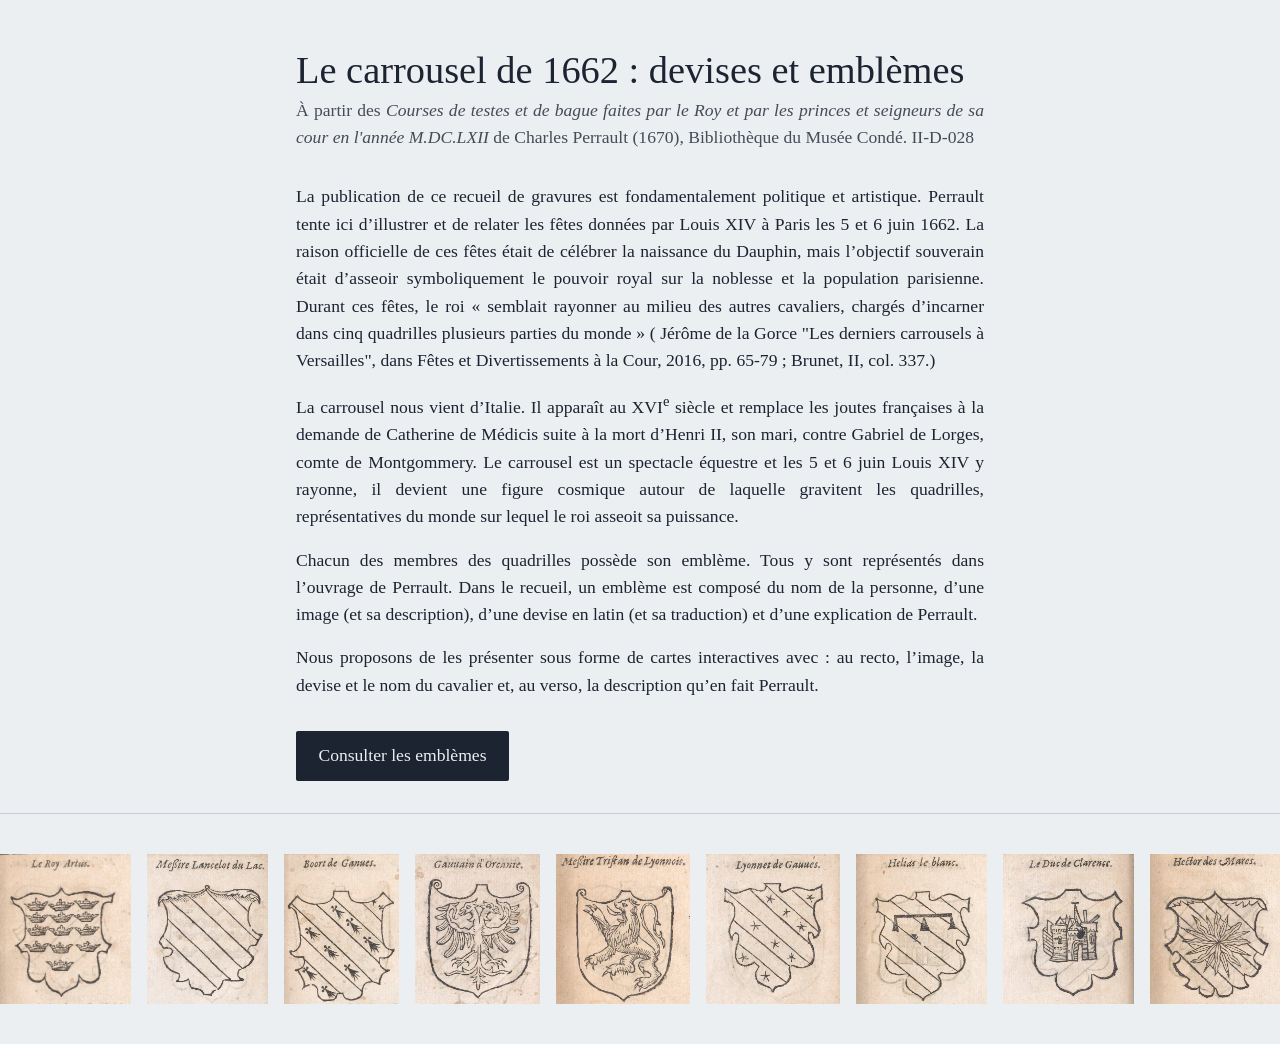
==== 02_PRATIQUE/rigaud/public/index.html @ 6502c69b "ajout rigaud" ====
<!DOCTYPE html>
<html lang="fr">
<head>
  <meta charset="utf-8">
  <meta name="viewport" content="width=device-width, initial-scale=1">
  <title>Le carrousel de 1662 : devises et emblèmes</title>
  <style>
    :root { 
      --papier:#eceff2; 
      --encre:#1c2331; 
      --filet:#c5ccd6; 
      --or:#a98334;
      --serif:"EB Garamond", Garamond, "Hoefler Text", Georgia, serif;
    }
    @media (prefers-color-scheme: dark) {
      :root { --papier:#151a24; 
        --encre:#e8e6df; 
        --filet:#333c4d; 
      }
    }
    * { box-sizing:border-box; }
    body { margin:0; 
      min-height:100vh; 
      display:flex; 
      flex-direction:column;
      background:var(--papier); color:var(--encre); font:1.1rem/1.55 var(--serif); 
    }

    main { flex:1; 
      width:100%; 
      max-width:46rem; 
      margin:0 auto; 
      padding:3rem 1.5rem 2rem; 
    }
    h1 { 
      font-size:2.4rem; 
      font-weight:500; 
      line-height:1.15; 
      margin:0 0 .3rem;
    }
    .sous-titre { 
      margin:0 0 2rem; 
      opacity:.8; 
    }
    p { 
      margin:0 0 1rem;
      text-align: justify; 
    }
    .acces { 
      display:inline-block; 
      margin-top:1rem; 
      padding:.7rem 1.4rem; 
      font-size:1.1rem;
      color:var(--papier); background:var(--encre); text-decoration:none; border-radius:2px; 
    }
    .acces:focus-visible { 
      outline:3px solid var(--or); outline-offset:3px; 
    }

    .bandeau { overflow:hidden; border-top:1px solid var(--filet); padding:2.5rem 0; }
.piste { display:flex; width:max-content; animation:defile var(--duree, 150s) linear infinite; }
.bandeau:hover .piste { animation-play-state:paused; }
.piste img { height:150px; width:auto; margin-right:1rem; display:block;
             position:relative; transition:transform .25s ease; }
.piste img:hover { transform:scale(1.3); z-index:1; }
@keyframes defile { to { transform:translateX(-50%); } }
@media (prefers-reduced-motion: reduce) {
  .bandeau { overflow-x:auto; }
  .piste { animation:none; }
  .piste img { transition:none; }
}
  </style>
</head>
<body>

  <main>
    <h1>Le carrousel de 1662 : devises et emblèmes</h1>
    <p class="sous-titre">À partir des 
      <i>Courses de testes et de bague faites par le Roy et par les princes et seigneurs de sa cour en l'année M.DC.LXII</i> de Charles Perrault (1670), Bibliothèque du Musée Condé. II-D-028</p>

    <p>La publication de ce recueil de gravures est fondamentalement politique et artistique. 
    Perrault tente ici d’illustrer et de relater les fêtes données par Louis XIV à Paris les 5 et 6 juin 1662. 
    La raison officielle de ces fêtes était de célébrer la naissance du Dauphin, mais l’objectif souverain était 
    d’asseoir symboliquement le pouvoir royal sur la noblesse et la population parisienne. Durant ces fêtes, le roi 
    « semblait rayonner au milieu des autres cavaliers, chargés d’incarner dans cinq quadrilles plusieurs parties du monde » (
      Jérôme de la Gorce "Les derniers carrousels à Versailles", dans Fêtes et Divertissements à la Cour, 2016, pp. 65-79 ; Brunet, II, col. 337.)</p>

    <p>La carrousel nous vient d’Italie. Il apparaît au XVI<sup>e</sup> siècle et remplace les joutes françaises à la demande de Catherine de Médicis suite à la mort d’Henri II, son mari, 
    contre Gabriel de Lorges, comte de Montgommery. Le carrousel est un spectacle équestre et les 5 et 6 juin Louis XIV y rayonne, il devient une figure cosmique autour de laquelle 
    gravitent les quadrilles, représentatives du monde sur lequel le roi asseoit sa puissance. </p>

    <p>Chacun des membres des quadrilles possède son emblème. 
    Tous y sont représentés dans l’ouvrage de Perrault. Dans le recueil, un emblème est composé du nom de la personne, 
    d’une image (et sa description), d’une devise en latin (et sa traduction) et d’une explication de Perrault. </p>

    <p>Nous proposons de les présenter sous forme de cartes interactives avec : au recto, l’image, la devise et le nom du cavalier et, au verso, la description qu’en fait Perrault. </p>


    <a class="acces" href="cartes.html">Consulter les emblèmes</a>
  </main>

  <div class="bandeau" aria-hidden="true">
    <div class="piste" id="piste"></div>
  </div>

  <script>
// ===== À RÉGLER =====
const DOSSIER   = "img/";
const EXTENSION = ".png";
// Nombre d'images par lettre : A1 à A12, B1 à B8, etc.
const PAR_LETTRE = { A: 12, B: 8, C: 15 /* …compléter jusqu'à Z */ };
const SECONDES_PAR_IMAGE = 3;   // plus grand = plus lent
// =====================

const piste = document.getElementById("piste");
const liste = [];
for (const [lettre, nombre] of Object.entries(PAR_LETTRE))
  for (let n = 1; n <= nombre; n++)
    liste.push(DOSSIER + lettre + n + EXTENSION);

// Les images sont ajoutées deux fois pour une boucle sans coupure
[...liste, ...liste].forEach(src => {
  const img = document.createElement("img");
  img.src = src;
  img.alt = "";
  img.loading = "lazy";
  img.onerror = () => console.warn("Image introuvable :", src);
  piste.appendChild(img);
});
piste.style.setProperty("--duree", liste.length * SECONDES_PAR_IMAGE + "s");
  </script>
</body>
</html>
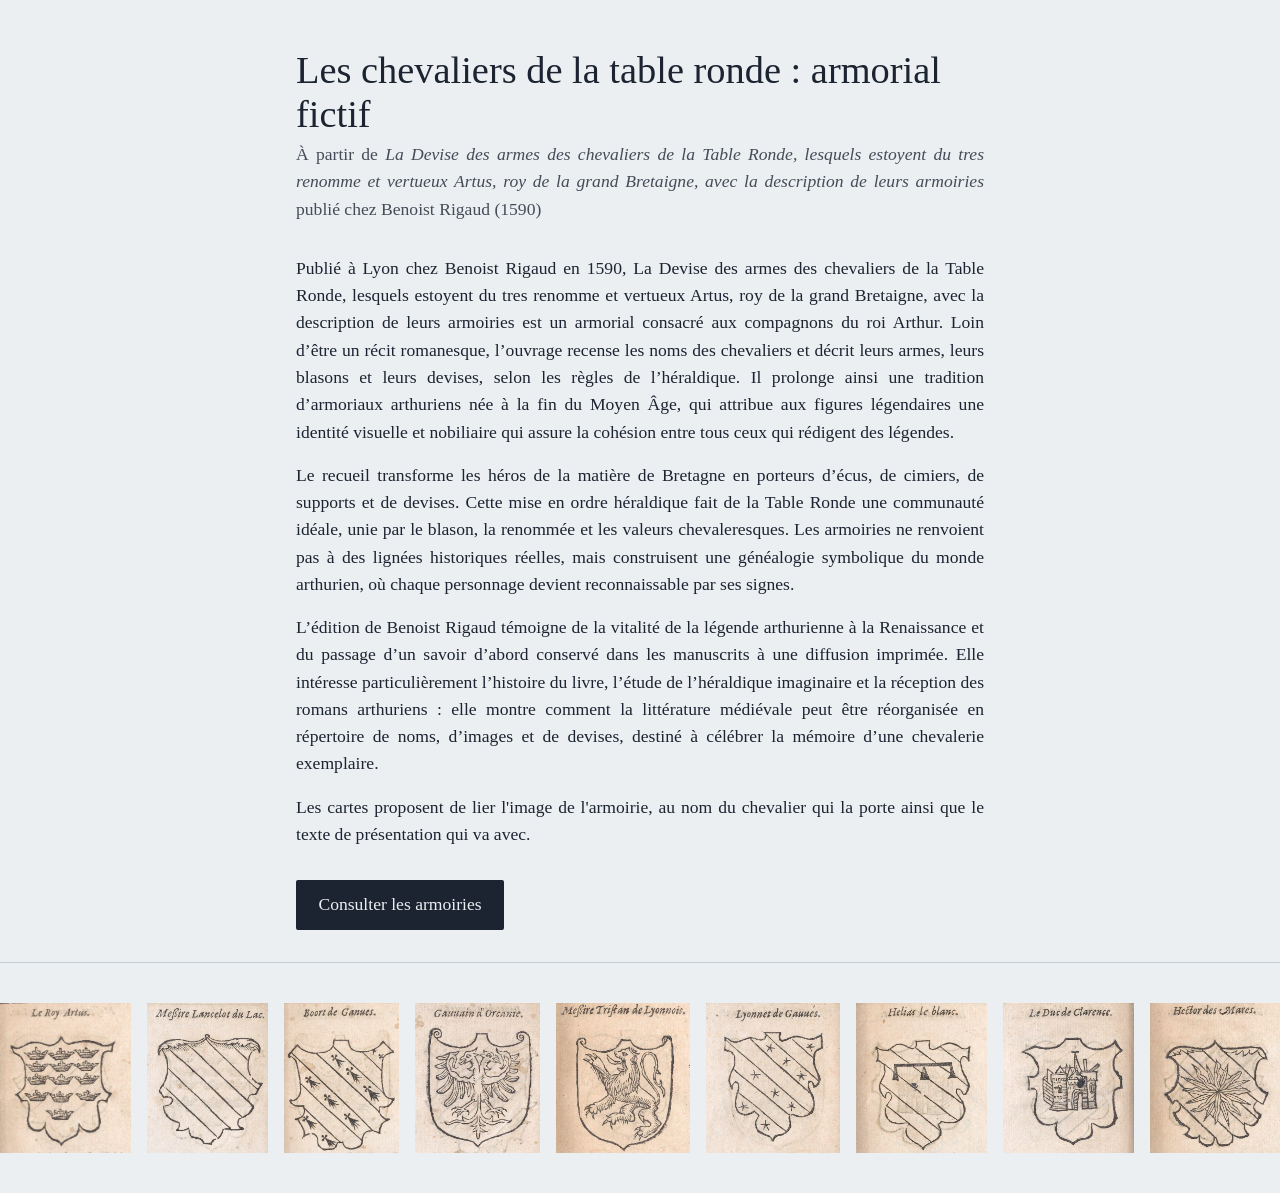
==== commit da0ac364: "modif index.html" ====
--- a/02_PRATIQUE/rigaud/public/index.html
+++ b/02_PRATIQUE/rigaud/public/index.html
@@ -3,7 +3,7 @@
 <head>
   <meta charset="utf-8">
   <meta name="viewport" content="width=device-width, initial-scale=1">
-  <title>Le carrousel de 1662 : devises et emblèmes</title>
+  <title>La Devise des armes des chevaliers de la Table Ronde</title>
   <style>
     :root { 
       --papier:#eceff2; 
@@ -74,29 +74,21 @@
 <body>
 
   <main>
-    <h1>Le carrousel de 1662 : devises et emblèmes</h1>
-    <p class="sous-titre">À partir des 
-      <i>Courses de testes et de bague faites par le Roy et par les princes et seigneurs de sa cour en l'année M.DC.LXII</i> de Charles Perrault (1670), Bibliothèque du Musée Condé. II-D-028</p>
+    <h1>Les chevaliers de la table ronde : armorial fictif</h1>
+    <p class="sous-titre">À partir de
+      <i>La Devise des armes des chevaliers de la Table Ronde, lesquels estoyent du tres renomme et vertueux Artus, roy de la grand Bretaigne, avec la description de leurs armoiries</i>
+       publié chez Benoist Rigaud (1590)</p>
+       
+       
+    <p>Publié à Lyon chez Benoist Rigaud en 1590, La Devise des armes des chevaliers de la Table Ronde, lesquels estoyent du tres renomme et vertueux Artus, roy de la grand Bretaigne, avec la description de leurs armoiries est un armorial consacré aux compagnons du roi Arthur. Loin d’être un récit romanesque, l’ouvrage recense les noms des chevaliers et décrit leurs armes, leurs blasons et leurs devises, selon les règles de l’héraldique. Il prolonge ainsi une tradition d’armoriaux arthuriens née à la fin du Moyen Âge, qui attribue aux figures légendaires une identité visuelle et nobiliaire qui assure la cohésion entre tous ceux qui rédigent des légendes.</p>
 
-    <p>La publication de ce recueil de gravures est fondamentalement politique et artistique. 
-    Perrault tente ici d’illustrer et de relater les fêtes données par Louis XIV à Paris les 5 et 6 juin 1662. 
-    La raison officielle de ces fêtes était de célébrer la naissance du Dauphin, mais l’objectif souverain était 
-    d’asseoir symboliquement le pouvoir royal sur la noblesse et la population parisienne. Durant ces fêtes, le roi 
-    « semblait rayonner au milieu des autres cavaliers, chargés d’incarner dans cinq quadrilles plusieurs parties du monde » (
-      Jérôme de la Gorce "Les derniers carrousels à Versailles", dans Fêtes et Divertissements à la Cour, 2016, pp. 65-79 ; Brunet, II, col. 337.)</p>
+    <p>Le recueil transforme les héros de la matière de Bretagne en porteurs d’écus, de cimiers, de supports et de devises. Cette mise en ordre héraldique fait de la Table Ronde une communauté idéale, unie par le blason, la renommée et les valeurs chevaleresques. Les armoiries ne renvoient pas à des lignées historiques réelles, mais construisent une généalogie symbolique du monde arthurien, où chaque personnage devient reconnaissable par ses signes.</p>
 
-    <p>La carrousel nous vient d’Italie. Il apparaît au XVI<sup>e</sup> siècle et remplace les joutes françaises à la demande de Catherine de Médicis suite à la mort d’Henri II, son mari, 
-    contre Gabriel de Lorges, comte de Montgommery. Le carrousel est un spectacle équestre et les 5 et 6 juin Louis XIV y rayonne, il devient une figure cosmique autour de laquelle 
-    gravitent les quadrilles, représentatives du monde sur lequel le roi asseoit sa puissance. </p>
-
-    <p>Chacun des membres des quadrilles possède son emblème. 
-    Tous y sont représentés dans l’ouvrage de Perrault. Dans le recueil, un emblème est composé du nom de la personne, 
-    d’une image (et sa description), d’une devise en latin (et sa traduction) et d’une explication de Perrault. </p>
-
-    <p>Nous proposons de les présenter sous forme de cartes interactives avec : au recto, l’image, la devise et le nom du cavalier et, au verso, la description qu’en fait Perrault. </p>
+    <p>L’édition de Benoist Rigaud témoigne de la vitalité de la légende arthurienne à la Renaissance et du passage d’un savoir d’abord conservé dans les manuscrits à une diffusion imprimée. Elle intéresse particulièrement l’histoire du livre, l’étude de l’héraldique imaginaire et la réception des romans arthuriens : elle montre comment la littérature médiévale peut être réorganisée en répertoire de noms, d’images et de devises, destiné à célébrer la mémoire d’une chevalerie exemplaire.</p>
+    <p> Les cartes proposent de lier l'image de l'armoirie, au nom du chevalier qui la porte ainsi que le texte de présentation qui va avec. </p>
 
 
-    <a class="acces" href="cartes.html">Consulter les emblèmes</a>
+    <a class="acces" href="cartes.html">Consulter les armoiries</a>
   </main>
 
   <div class="bandeau" aria-hidden="true">
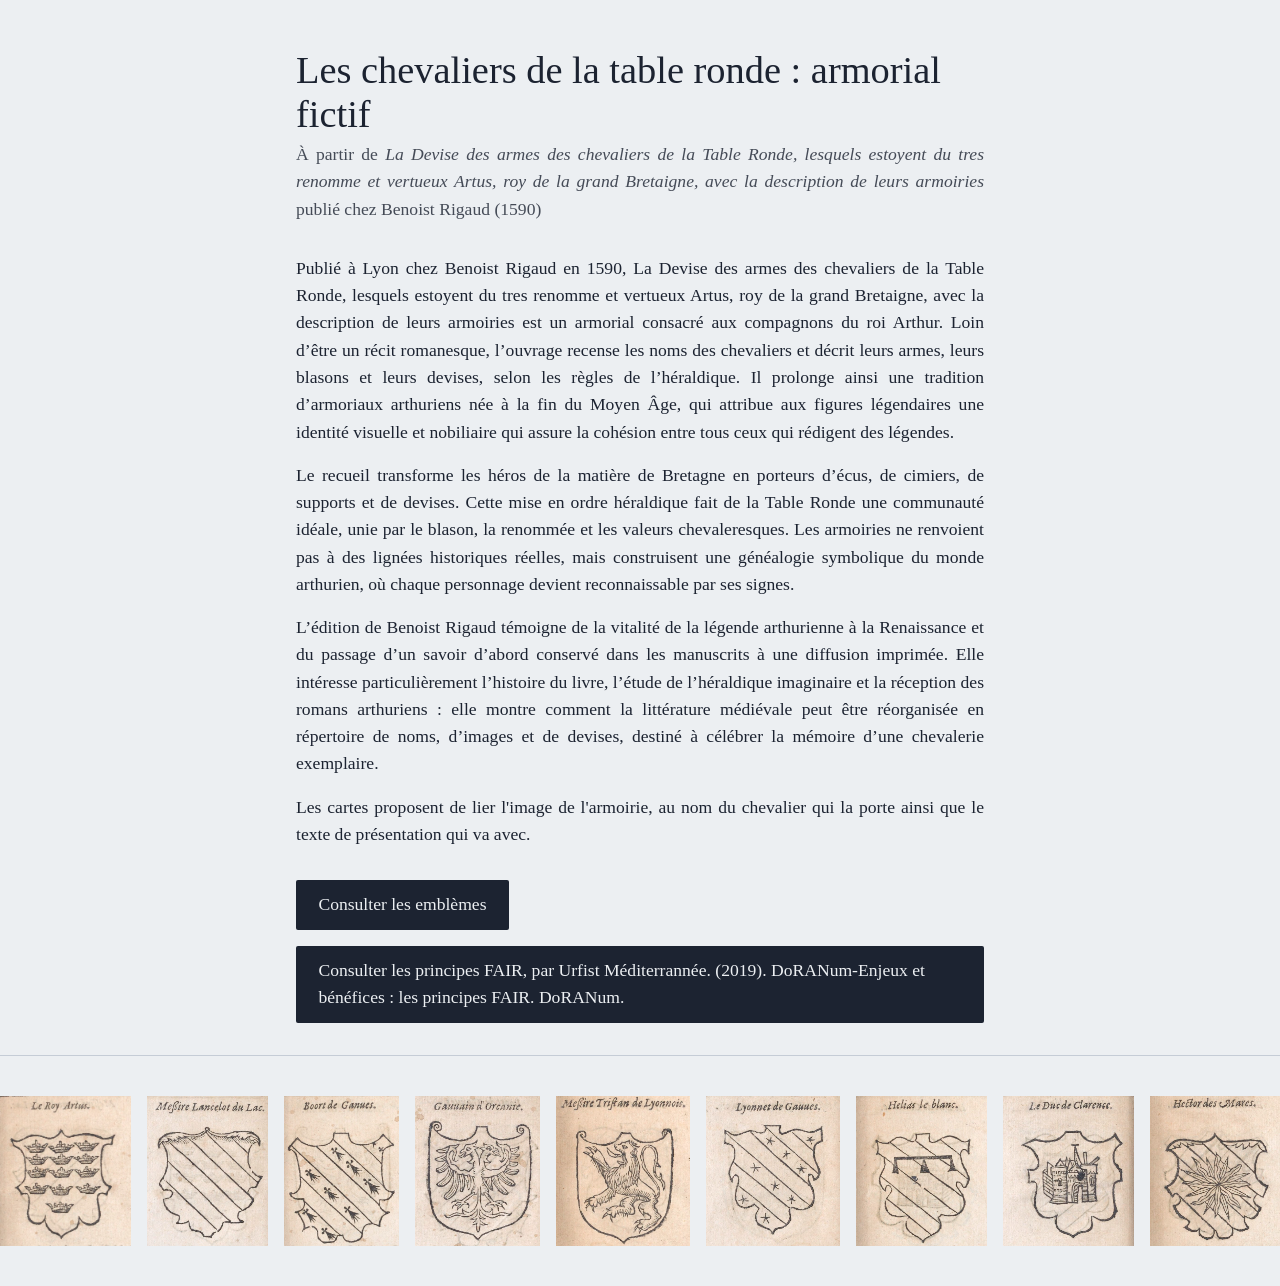
==== commit b7de5fa5: "ajout FAIR" ====
--- a/02_PRATIQUE/rigaud/public/index.html
+++ b/02_PRATIQUE/rigaud/public/index.html
@@ -88,7 +88,9 @@
     <p> Les cartes proposent de lier l'image de l'armoirie, au nom du chevalier qui la porte ainsi que le texte de présentation qui va avec. </p>
 
 
-    <a class="acces" href="cartes.html">Consulter les armoiries</a>
+    <a class="acces" href="cartes.html">Consulter les emblèmes</a>
+    <a class="acces" href="fair.html">Consulter les principes FAIR, par Urfist Méditerrannée. (2019). DoRANum-Enjeux et bénéfices : les principes FAIR. DoRANum.</a>
+    
   </main>
 
   <div class="bandeau" aria-hidden="true">
